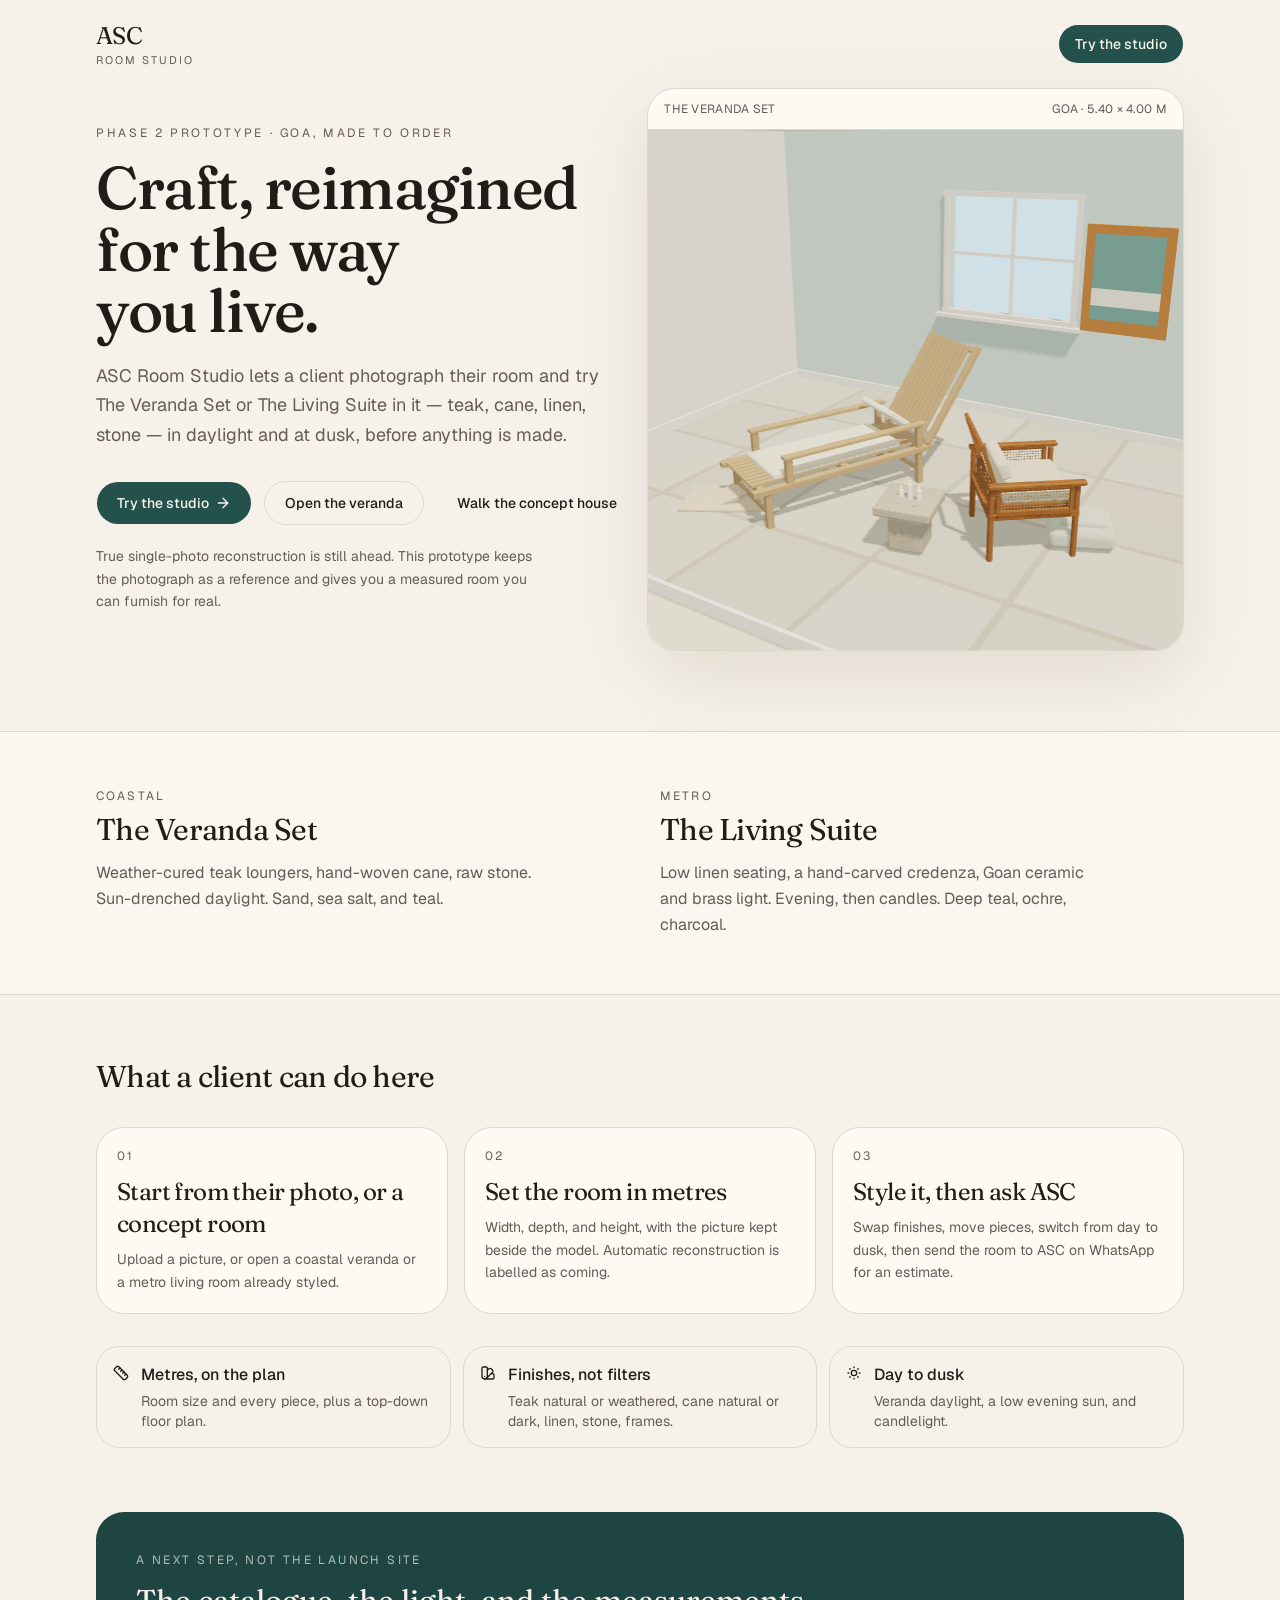
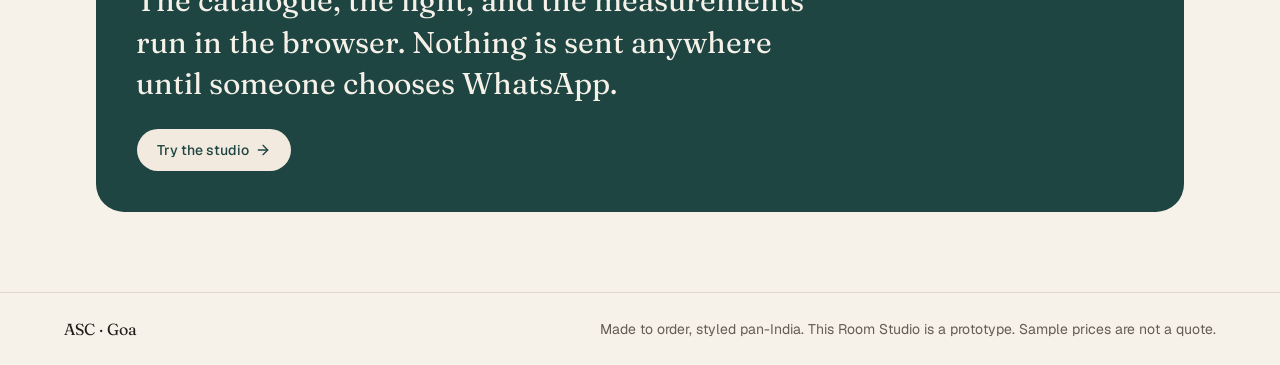
==== index.html @ bdb0691f "Publish ASC Room Studio (source 55d941d)" ====
<!doctype html>
<html lang="en">
  <head>
    <meta charset="UTF-8" />
    <link rel="icon" type="image/svg+xml" href="./favicon.svg" />
    <meta name="viewport" content="width=device-width, initial-scale=1.0" />
    <meta
      name="description"
      content="ASC Room Studio — try The Veranda Set and The Living Suite in a measured room. A phase-2 prototype for ASC, Goa."
    />
    <title>ASC Room Studio</title>
    <script type="module" crossorigin src="./assets/index-DxcNu1KR.js"></script>
    <link rel="stylesheet" crossorigin href="./assets/index-Cb8BertT.css">
  </head>
  <body>
    <div id="root"></div>
  </body>
</html>
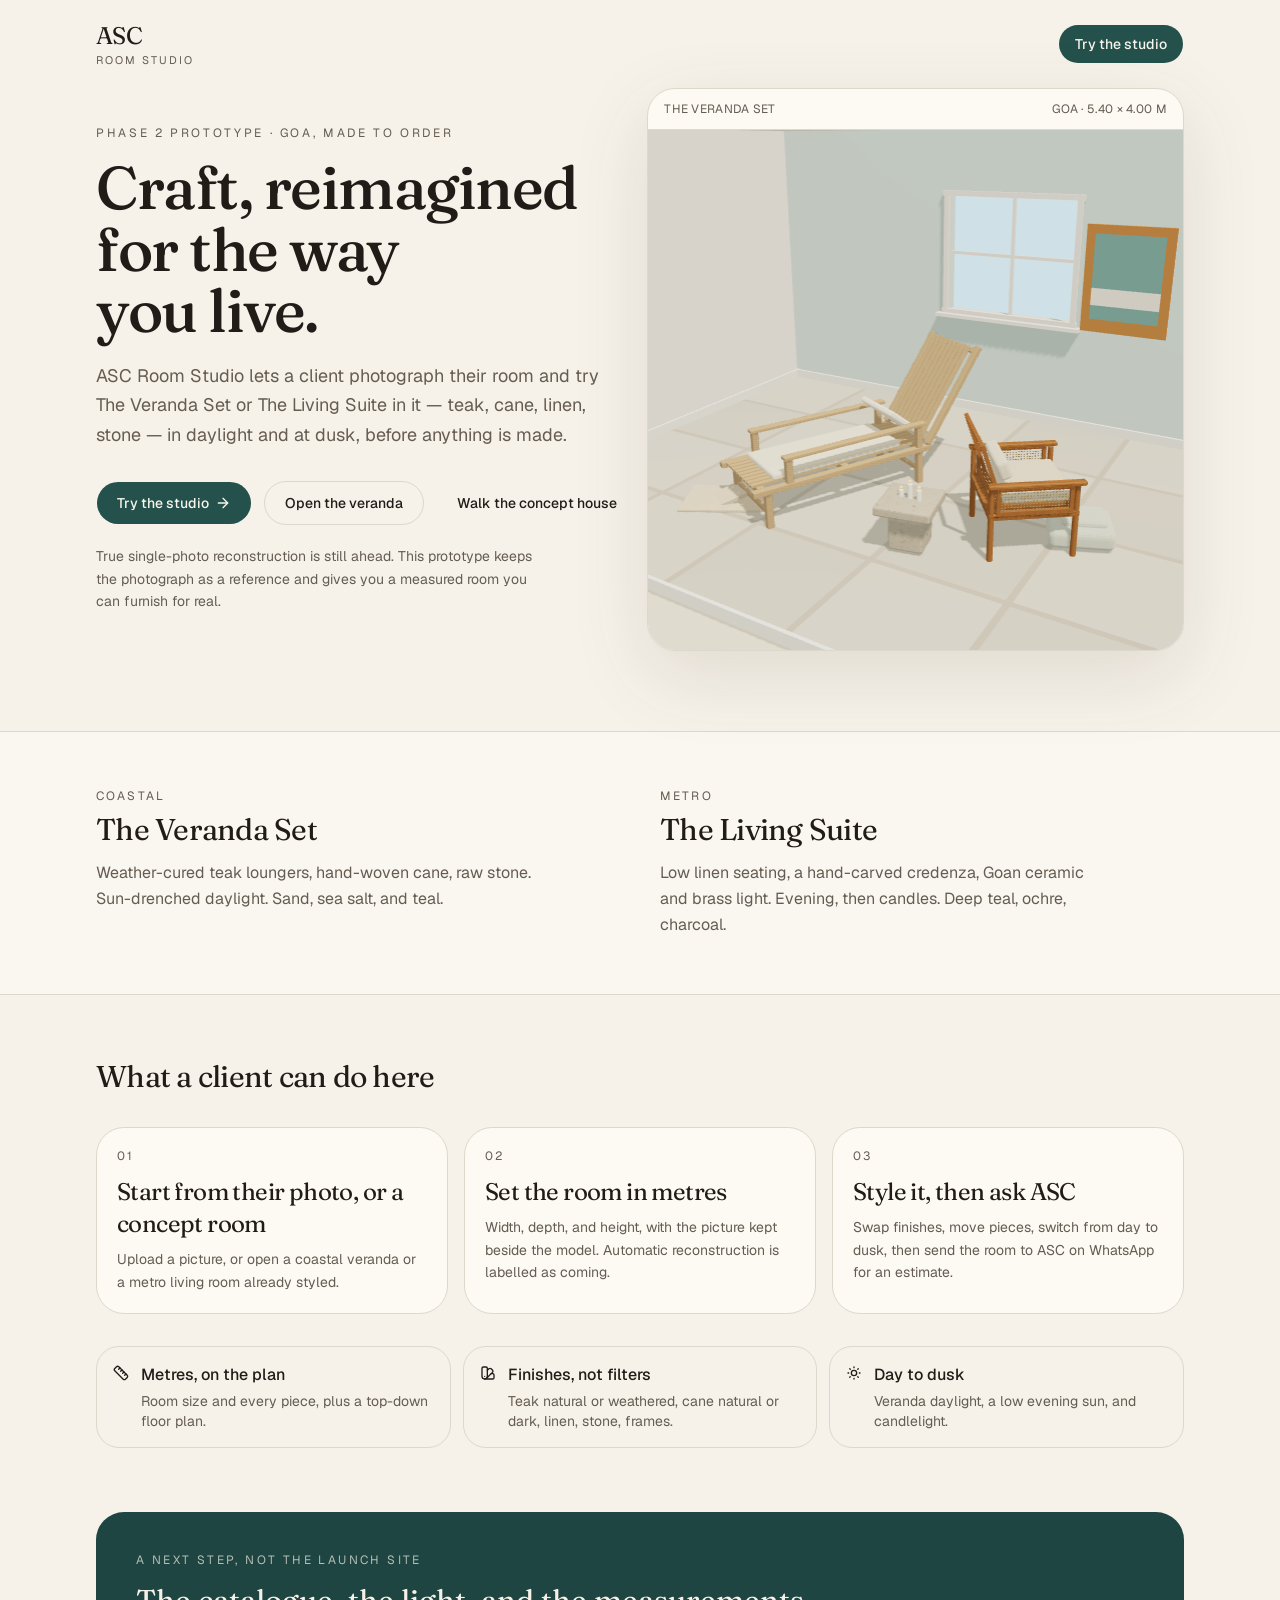
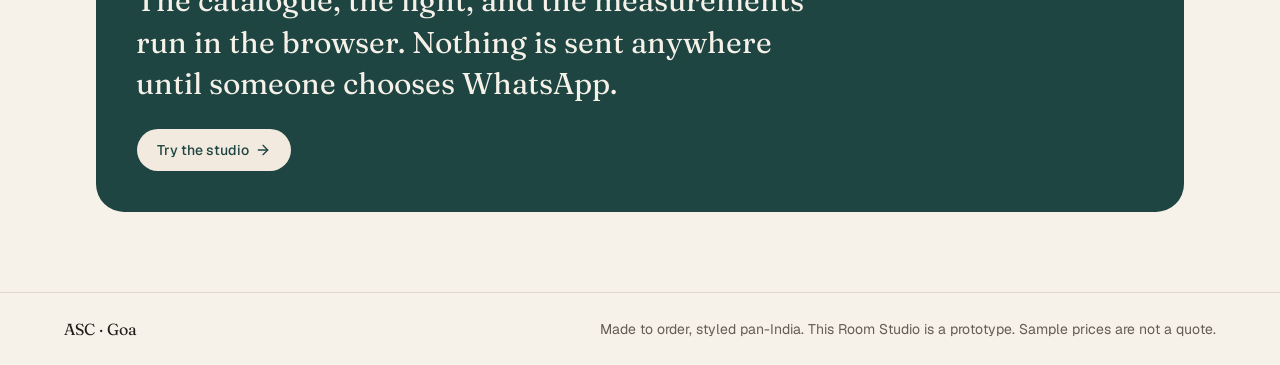
==== commit 6f0af95f: "Publish main (source 5eef909)" ====
--- a/index.html
+++ b/index.html
@@ -9,8 +9,9 @@
       content="ASC Room Studio — try The Veranda Set and The Living Suite in a measured room. A phase-2 prototype for ASC, Goa."
     />
     <title>ASC Room Studio</title>
-    <script type="module" crossorigin src="./assets/index-DxcNu1KR.js"></script>
-    <link rel="stylesheet" crossorigin href="./assets/index-Cb8BertT.css">
+    <script type="module" crossorigin src="./assets/index-B7HrrFu_.js"></script>
+    <link rel="modulepreload" crossorigin href="./assets/three.core-BF58tRDi.js">
+    <link rel="stylesheet" crossorigin href="./assets/index-D5iPGPV7.css">
   </head>
   <body>
     <div id="root"></div>
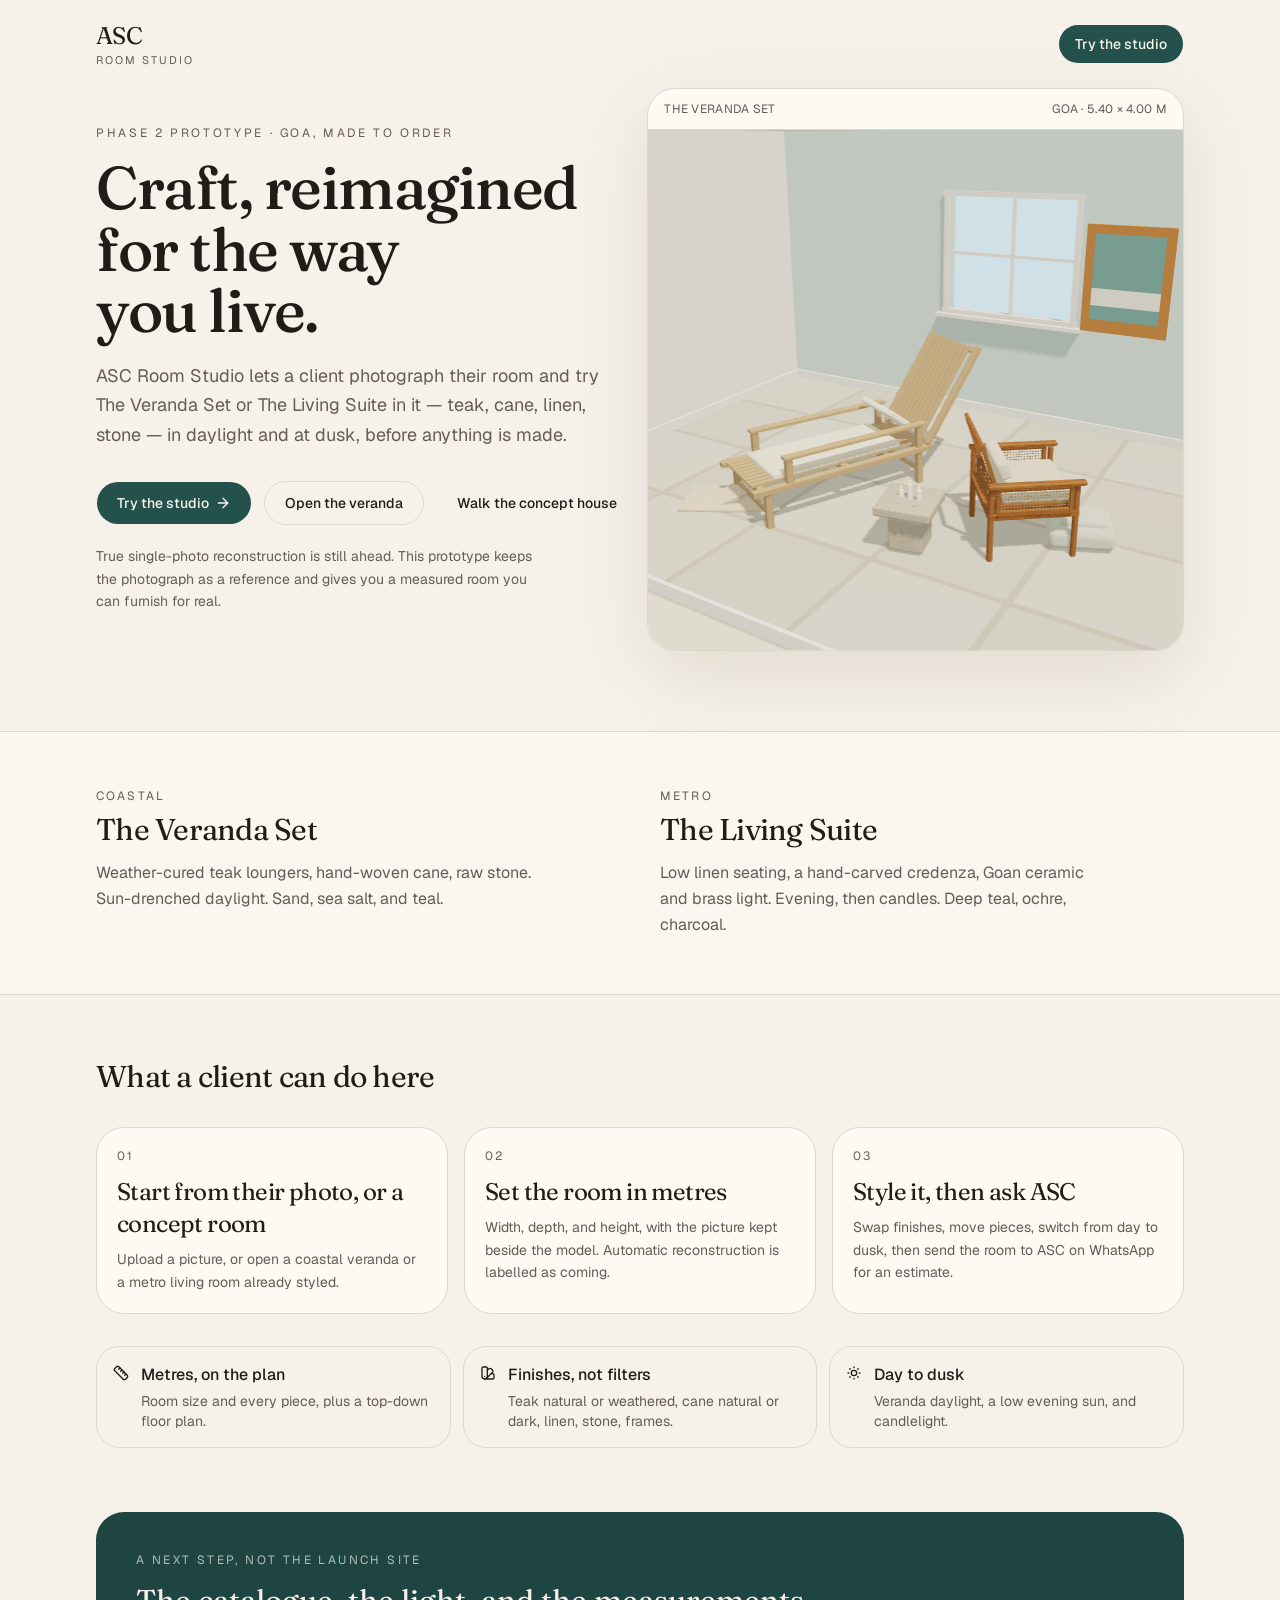
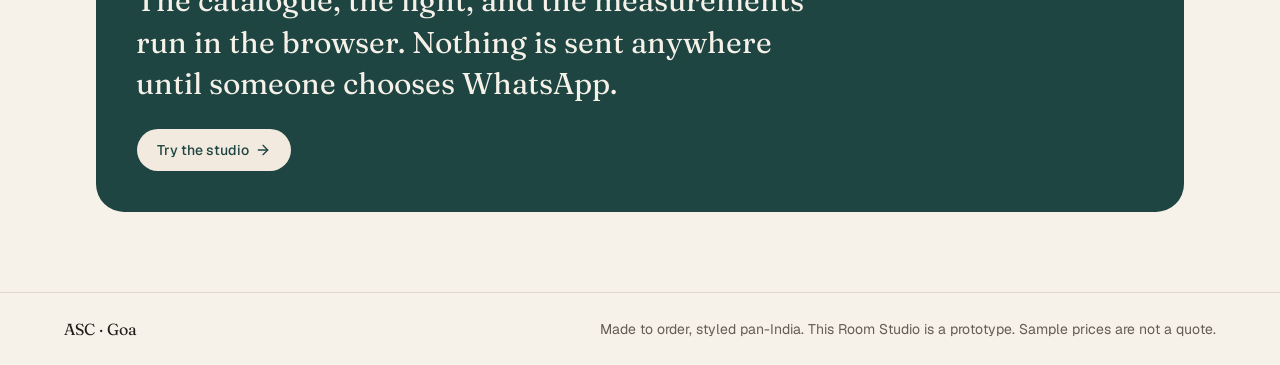
==== commit fbbb27bf: "Publish main (source 76b36eb)" ====
--- a/index.html
+++ b/index.html
@@ -9,7 +9,7 @@
       content="ASC Room Studio — try The Veranda Set and The Living Suite in a measured room. A phase-2 prototype for ASC, Goa."
     />
     <title>ASC Room Studio</title>
-    <script type="module" crossorigin src="./assets/index-B7HrrFu_.js"></script>
+    <script type="module" crossorigin src="./assets/index-BRI6ViE8.js"></script>
     <link rel="modulepreload" crossorigin href="./assets/three.core-BF58tRDi.js">
     <link rel="stylesheet" crossorigin href="./assets/index-D5iPGPV7.css">
   </head>
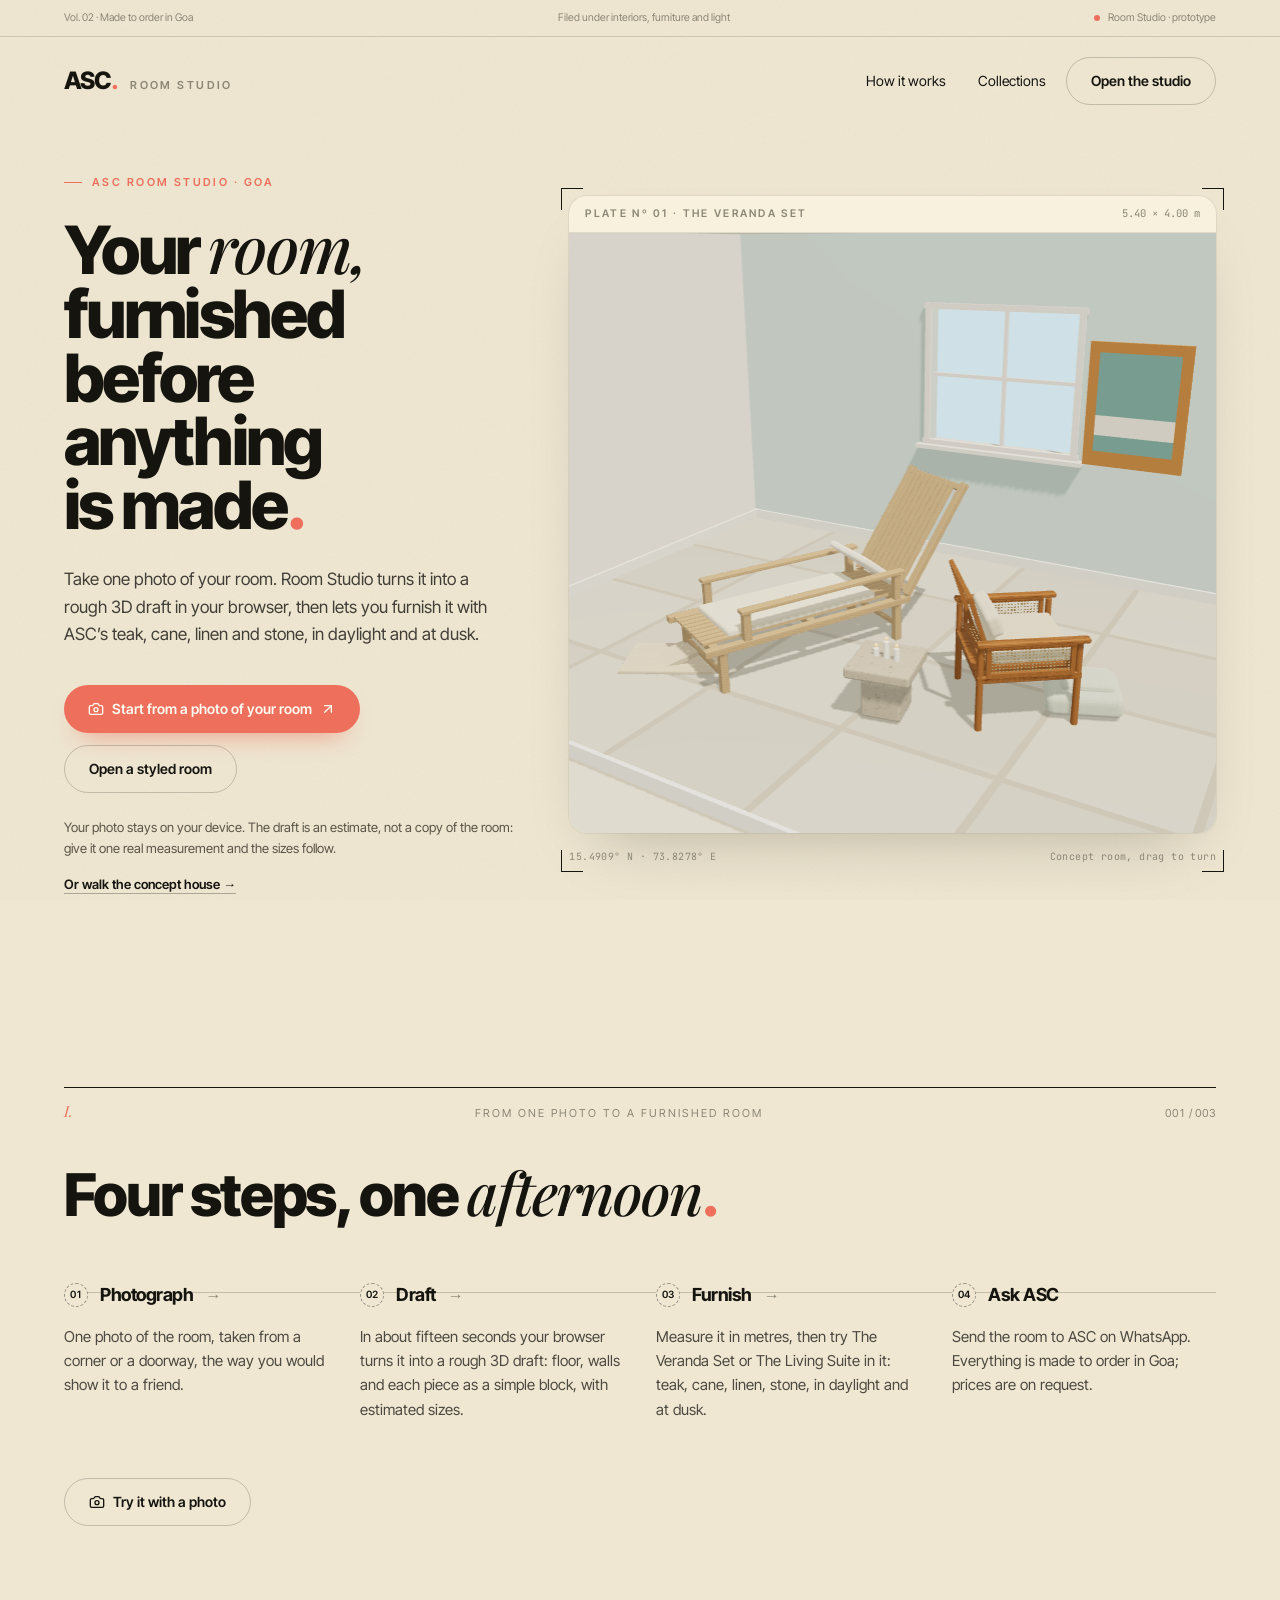
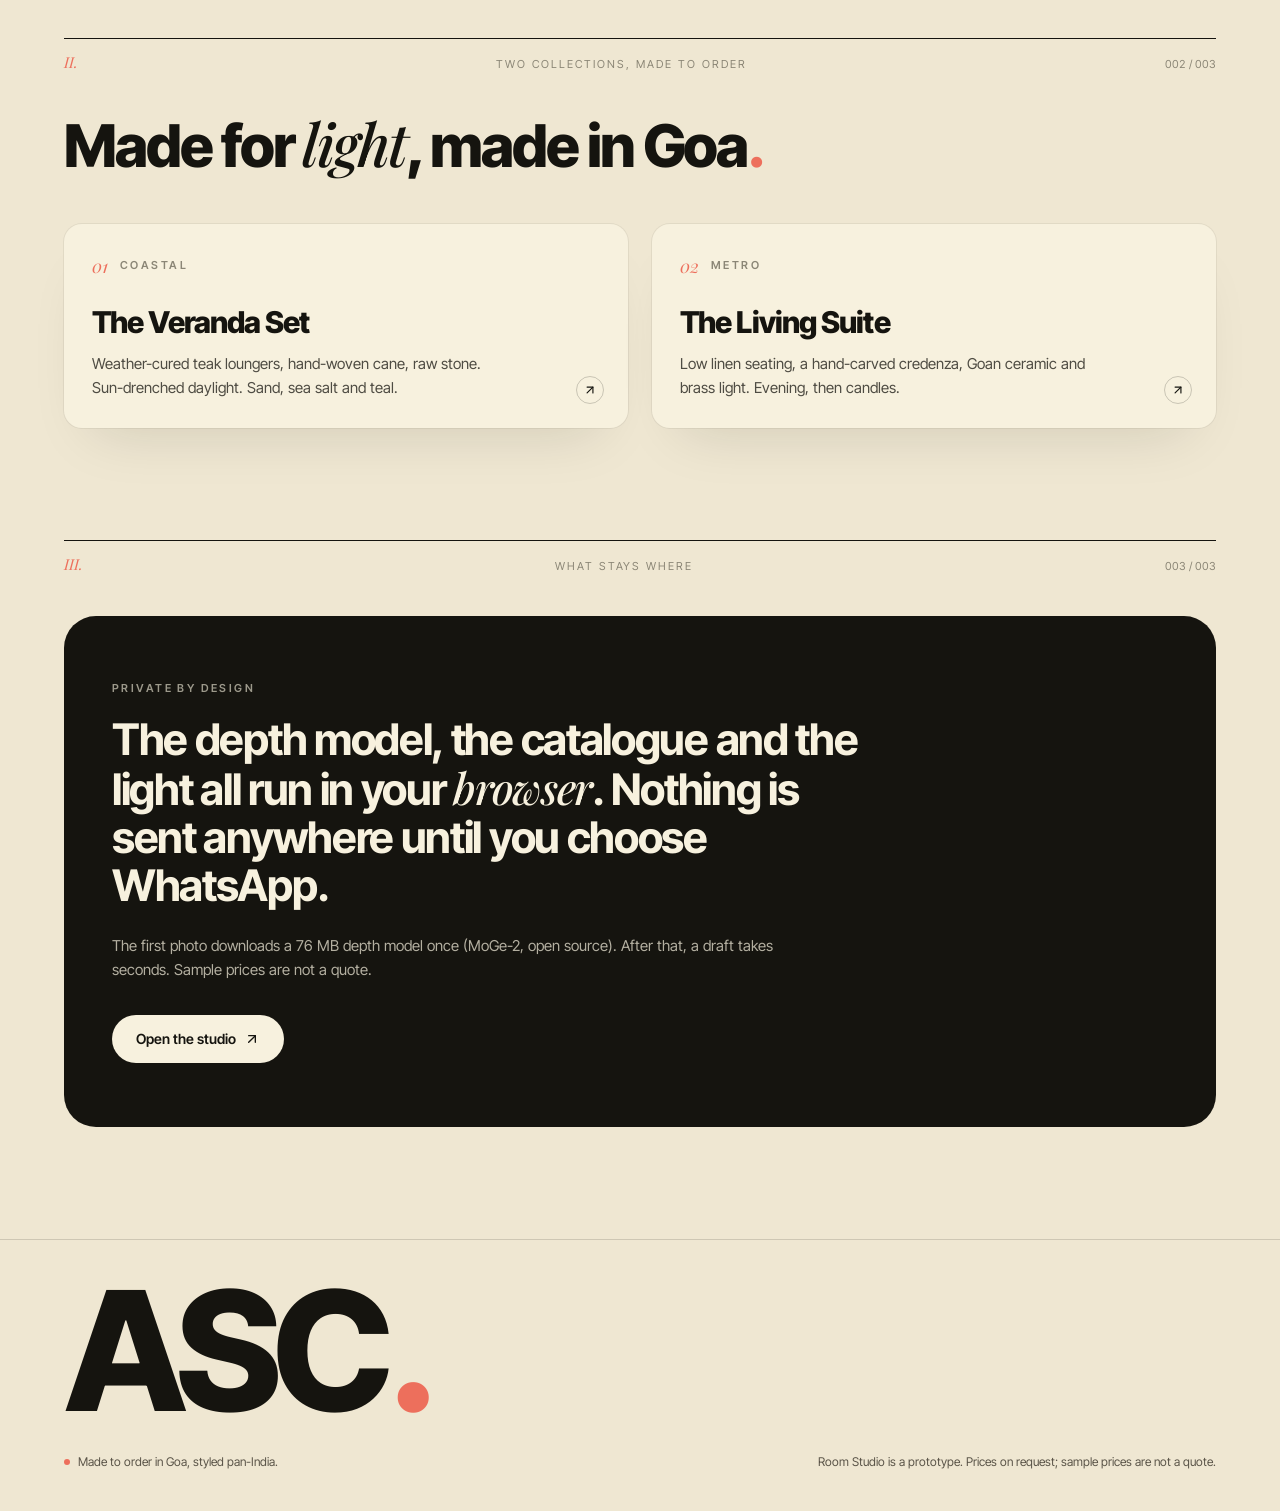
==== commit 576cc4b9: "Publish main (source 6bfbc29)" ====
--- a/index.html
+++ b/index.html
@@ -9,9 +9,9 @@
       content="ASC Room Studio — try The Veranda Set and The Living Suite in a measured room. A phase-2 prototype for ASC, Goa."
     />
     <title>ASC Room Studio</title>
-    <script type="module" crossorigin src="./assets/index-BRI6ViE8.js"></script>
+    <script type="module" crossorigin src="./assets/index-BmzrPUSU.js"></script>
     <link rel="modulepreload" crossorigin href="./assets/three.core-BF58tRDi.js">
-    <link rel="stylesheet" crossorigin href="./assets/index-D5iPGPV7.css">
+    <link rel="stylesheet" crossorigin href="./assets/index-CoTsZyGs.css">
   </head>
   <body>
     <div id="root"></div>
